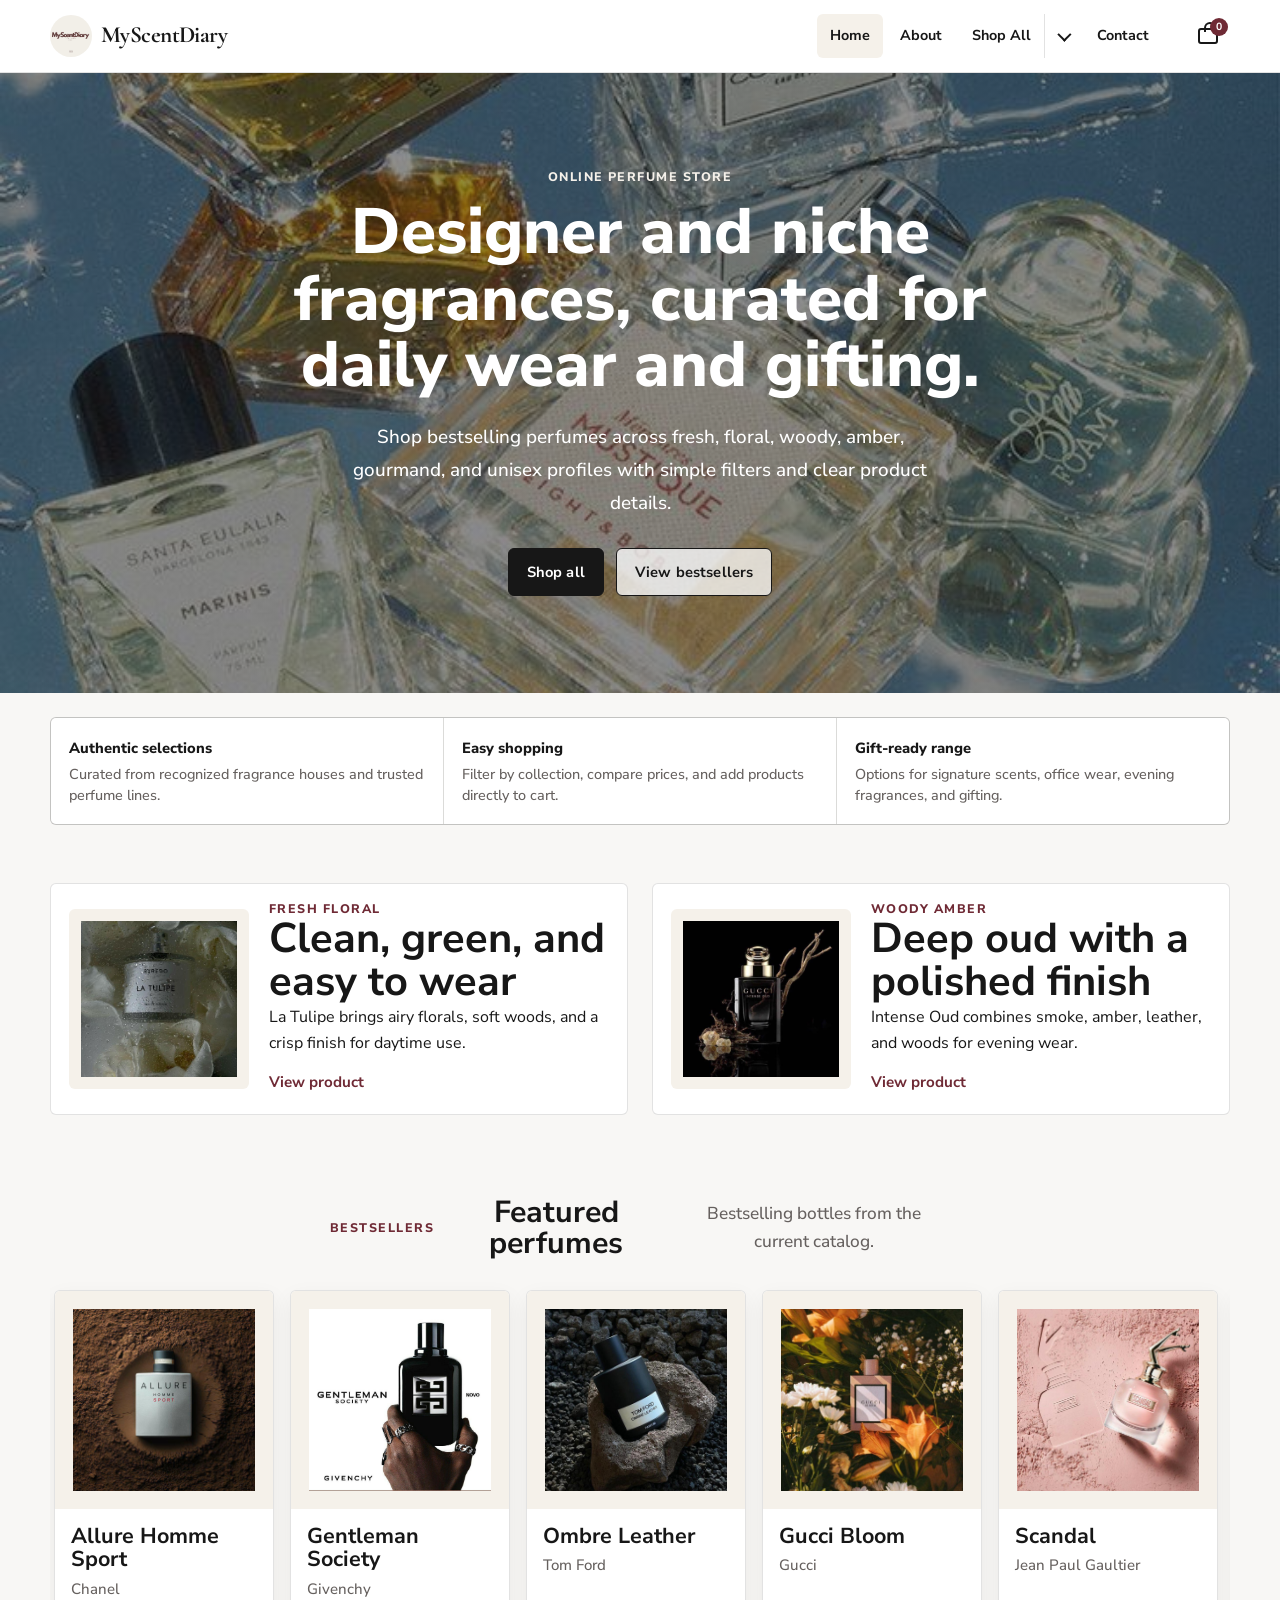
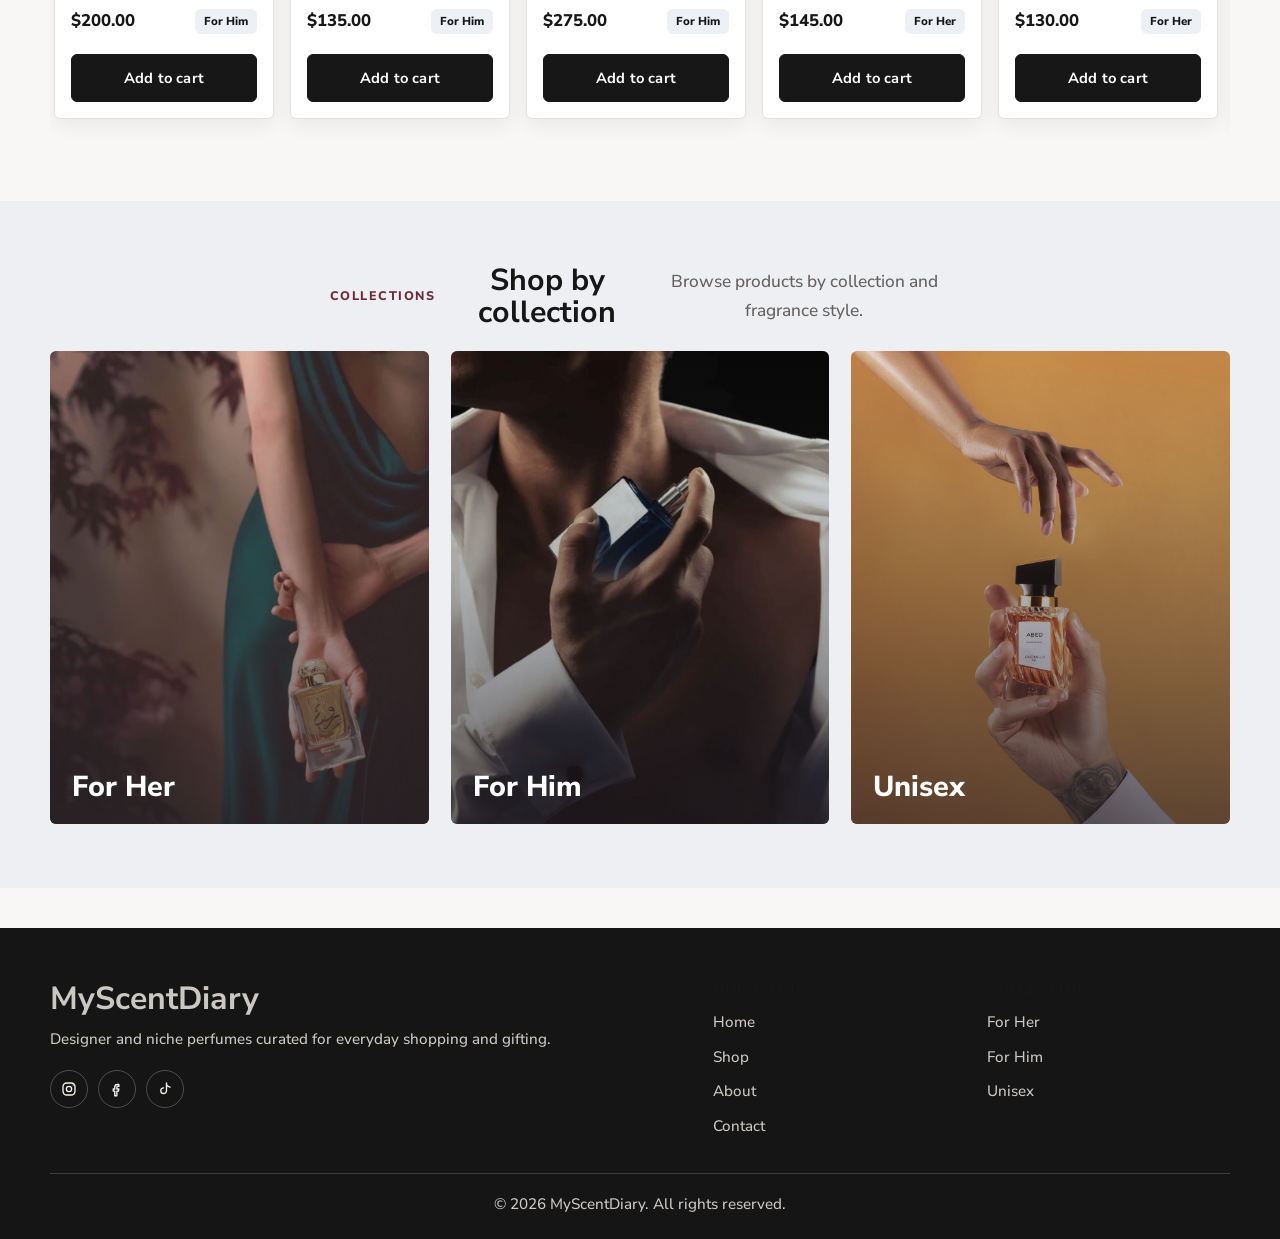
==== index.html @ a7ff295a "first commit" ====
<!DOCTYPE html>
<html lang="en">
<head>
  <meta charset="UTF-8">
  <meta name="viewport" content="width=device-width, initial-scale=1.0">
  <meta name="description" content="Shop MyScentDiary for designer and niche perfumes, curated by collection and fragrance profile.">
  <title>MyScentDiary | Online Perfume Store</title>
  <link rel="preconnect" href="https://fonts.googleapis.com">
  <link rel="preconnect" href="https://fonts.gstatic.com" crossorigin>
  <link rel="stylesheet" href="style.css">
</head>
<body data-page="home">
  <header class="site-header">
    <nav class="navbar section-content" aria-label="Main navigation">
      <a href="index.html" class="nav-logo" aria-label="MyScentDiary home">
        <img src="img/logo.jpeg" alt="MyScentDiary" class="logo-image">
                <span class="logo-text">MyScentDiary</span>

      </a>

      <ul class="nav-menu" id="navMenu">
        <li class="mobile-menu-head">
          <span>Menu</span>
          <button class="close-menu" id="closeMenu" type="button" aria-label="Close menu">&times;</button> 
        </li>
        <li><a href="index.html" class="nav-link active">Home</a></li>
        <li><a href="about.html" class="nav-link">About</a></li>
        <li class="nav-item dropdown">
          <div class="shop-wrapper">
            <a href="shop.html" class="nav-link">Shop All</a>
            <button class="dropdown-toggle" id="dropdownToggle" type="button" aria-label="Open shop categories" aria-expanded="false">&#8964;</button>
          </div>
          <ul class="dropdown-menu">
            <li><a href="forher.html" class="dropdown-link">For Her</a></li>
            <li><a href="forhim.html" class="dropdown-link">For Him</a></li>
            <li><a href="unisex.html" class="dropdown-link">Unisex</a></li>
          </ul>
        </li>
        <li><a href="contact.html" class="nav-link">Contact</a></li>
      </ul>

        <div class="nav-actions">
      <a href="cart.html" class="nav-link cart-pill" aria-label="View cart">
        <span class="cart-icon" aria-hidden="true"></span>
        <span class="cart-count">0</span>
      </a>
      <button class="hamburger" id="hamburger" type="button" aria-label="Open menu" aria-expanded="false">&#9776;
      </button> 
    </div>

    </nav>
    <div class="overlay" id="overlay"></div>
  </header>

  <main>
    <section class="hero">
      <div class="hero-content">
        <p class="eyebrow">Online perfume store</p>
        <h1>Designer and niche fragrances, curated for daily wear and gifting.</h1>
        <p class="hero-copy">Shop bestselling perfumes across fresh, floral, woody, amber, gourmand, and unisex profiles with simple filters and clear product details.</p>
        <div class="hero-actions">
          <a class="button primary" href="shop.html">Shop all</a>
          <a class="button ghost" href="#featured">View bestsellers</a>
        </div>
      </div>
    </section>

    <section class="section-content" aria-label="Store benefits">
      <div class="store-benefits">
        <div><strong>Authentic selections</strong><span>Curated from recognized fragrance houses and trusted perfume lines.</span></div>
        <div><strong>Easy shopping</strong><span>Filter by collection, compare prices, and add products directly to cart.</span></div>
        <div><strong>Gift-ready range</strong><span>Options for signature scents, office wear, evening fragrances, and gifting.</span></div>
      </div>
    </section>

    <section class="story-strip section-content">
      <article>
        <img src="img/tulipe.jpeg" alt="Byredo La Tulipe perfume bottle" loading="lazy">
        <div>
          <p class="eyebrow">Fresh floral</p>
          <h2>Clean, green, and easy to wear</h2>
          <p>La Tulipe brings airy florals, soft woods, and a crisp finish for daytime use.</p>
          <a href="product.html?id=la-tulipe" class="text-link">View product</a>
        </div>
      </article>
      <article>
        <img src="img/gucciintenseoud.jpeg" alt="Gucci Intense Oud perfume bottle" loading="lazy">
        <div>
          <p class="eyebrow">Woody amber</p>
          <h2>Deep oud with a polished finish</h2>
          <p>Intense Oud combines smoke, amber, leather, and woods for evening wear.</p>
          <a href="product.html?id=gucci-intense-oud" class="text-link">View product</a>
        </div>
      </article>
    </section>

    <section class="featured-section section-content" id="featured">
      <div class="section-heading">
        <p class="eyebrow">Bestsellers</p>
        <h2>Featured perfumes</h2>
        <p>Bestselling bottles from the current catalog.</p>
      </div>
      <div class="product-grid horizontal" data-product-list="featured"></div>
    </section>

    <section class="category-section">
      <div class="section-content">
        <div class="section-heading">
          <p class="eyebrow">Collections</p>
          <h2>Shop by collection</h2>
          <p>Browse products by collection and fragrance style.</p>
        </div>
        <div class="category-grid">
          <a href="forher.html" class="category-card">
            <img src="img/forshe.jpeg" alt="For Her fragrance collection" loading="lazy">
            <span>For Her</span>
          </a>
          <a href="forhim.html" class="category-card">
            <img src="img/forhe.jpeg" alt="For Him fragrance collection" loading="lazy">
            <span>For Him</span>
          </a>
          <a href="unisex.html" class="category-card">
            <img src="img/unisex.jpeg" alt="Unisex fragrance collection" loading="lazy">
            <span>Unisex</span>
          </a>
        </div>
      </div>
    </section>
  </main>

  <footer class="footer">
    <div class="footer-container section-content">
      <div class="footer-brand">
        <h2>MyScentDiary</h2>
        <p>Designer and niche perfumes curated for everyday shopping and gifting.</p>
      </div>
      <div>
        <h3>Quick Links</h3>
        <ul>
          <li><a href="index.html">Home</a></li>
          <li><a href="shop.html">Shop</a></li>
          <li><a href="about.html">About</a></li>
          <li><a href="contact.html">Contact</a></li>
        </ul>
      </div>
      <div>
        <h3>Collections</h3>
        <ul>
          <li><a href="forher.html">For Her</a></li>
          <li><a href="forhim.html">For Him</a></li>
          <li><a href="unisex.html">Unisex</a></li>
        </ul>
      </div>
    </div>
    <p class="footer-bottom">&copy; 2026 MyScentDiary. All rights reserved.</p>
  </footer>

  <script src="script.js"></script>
</body>
</html>
---- style.css ----
@import url("https://fonts.googleapis.com/css2?family=Cormorant+Garamond:wght@500;600;700&family=Nunito+Sans:wght@400;500;600;700;800&display=swap");

:root {
  --ink: #171717;
  --muted: #66615f;
  --cream: #f5f1ea;
  --paper: #f8f7f5;
  --surface: #ffffff;
  --blush: #eee1de;
  --rose: #6f2a35;
  --sage: #536f60;
  --gold: #a8823a;
  --lavender: #d9dee8;
  --border: rgba(23, 23, 23, 0.12);
  --shadow: 0 16px 36px rgba(23, 23, 23, 0.1);
  --radius: 6px;
  --max: 1180px;
  --font-display: "Nunito Sans", Arial, sans-serif;
  --font-body: "Nunito Sans", Arial, sans-serif;
}

* {
  box-sizing: border-box;
  margin: 0;
  padding: 0;
}

html {
  scroll-behavior: smooth;
  overflow-x: hidden;
}

body {
  background: var(--paper);
  color: var(--ink);
  font-family: var(--font-body);
  font-size: 16px;
  font-weight: 400;
  line-height: 1.65;
  overflow-x: hidden;
}

body.menu-open {
  overflow: hidden;
}

img {
  display: block;
  max-width: 100%;
}

a {
  color: inherit;
  text-decoration: none;
}

button,
input,
select,
textarea {
  font: inherit;
}

button {
  border: 0;
  cursor: pointer;
}

ul {
  list-style: none;
}

.section-content {
  width: min(var(--max), calc(100% - 32px));
  margin-inline: auto;
}

.site-header {
  position: sticky;
  top: 0;
  z-index: 20;
  background: var(--surface);
  border-bottom: 1px solid var(--border);
}

/* ===========================
   NAVBAR
=========================== */

.navbar {
  min-height: 72px;
  display: flex;
  align-items: center;
  gap: 24px;
}

/* ===========================
   LOGO
=========================== */

.nav-logo {
  display: flex;
  align-items: center;
  flex-shrink: 0;
  text-decoration: none;
  gap: 9px;
}

.logo-image {
  width: 42px;
  height: 42px;
  display: block;
  object-fit: cover;
  object-position: center;
  border-radius: 50%;
}

/* Hide text for accessibility */

.logo-text {
  color: var(--ink);
  font-family: "Cormorant Garamond", Georgia, serif;
  font-size: 1.45rem;
  font-weight: 700;
  line-height: 1;
  letter-spacing: -0.025em;
  white-space: nowrap;
}

/* ===========================
   NAVIGATION MENU
=========================== */

.nav-menu {
  display: flex;
  align-items: center;
  gap: 4px;
  list-style: none;
  margin-left: auto;
}

.mobile-menu-head {
  display: none;
}

.nav-link,
.dropdown-link,
.dropdown-toggle {
  display: inline-flex;
  align-items: center;
  justify-content: center;
  min-height: 44px;
  padding: 8px 13px;
  border-radius: var(--radius);
  background: transparent;
  color: var(--ink);
  font-size: 0.9rem;
  font-weight: 700;
  transition: background 180ms ease,
              color 180ms ease,
              border-color 180ms ease;
}

.nav-link:hover,
.nav-link.active,
.dropdown-link:hover,
.dropdown-toggle:hover {
  background: var(--cream);
}

/* ===========================
   SHOP DROPDOWN
=========================== */

.shop-wrapper {
  display: flex;
  align-items: stretch;
}

.shop-wrapper .nav-link {
  border-radius: var(--radius) 0 0 var(--radius);
}

.dropdown-toggle {
  width: 48px;
  justify-content: center;
  border-radius: 0 var(--radius) var(--radius) 0;
}

/* ===========================
   RIGHT SIDE
=========================== */

.nav-actions {
  display: flex;
  align-items: center;
  gap: 12px;
  flex-shrink: 0;
  
}

/* ===========================
   CART
=========================== */

.cart-pill {
  position: relative;
  width: 44px;
  height: 44px;
  padding: 0;
  display: flex;
  align-items: center;
  justify-content: center;
  margin: 0;
  background: transparent !important;
  border: none !important;
  box-shadow: none !important;
  border-radius: 0;
}

.cart-icon {
  position: relative;
  width: 20px;
  height: 16px;
  border: 2px solid currentColor;
  border-radius: 3px;
}

.cart-icon::before {
  content: "";
  position: absolute;
  left: 4px;
  top: -8px;
  width: 8px;
  height: 8px;
  border: 2px solid currentColor;
  border-bottom: none;
  border-radius: 8px 8px 0 0;
}

.cart-count {
  position: absolute;
  top: 4px;
  right: 2px;
  min-width: 18px;
  height: 18px;
  display: grid;
  place-items: center;
  padding: 0 4px;
  border-radius: 50%;
  background: var(--rose);
  color: #fff;
  font-size: 0.65rem;
  font-weight: 700;
  line-height: 1;
}

/* ===========================
   HAMBURGER
=========================== */

.hamburger {
  display: none;
  width: 44px;
  height: 44px;
  border: none;
  background: transparent;
  cursor: pointer;
  font-size: 1.5rem;
  color: var(--ink);
}

.nav-item.dropdown {
  position: relative;
}

.shop-wrapper {
  display: inline-flex;
  align-items: center;
  overflow: hidden;
  border-radius: var(--radius);
}

.dropdown-toggle {
  width: 36px;
  min-height: 44px;
  justify-content: center;
  padding: 0;
  border-left: 1px solid var(--border);
  border-radius: 0 var(--radius) var(--radius) 0;
  font-size: 0;
}

.shop-wrapper .nav-link {
  border-radius: var(--radius) 0 0 var(--radius);
}

.dropdown-toggle::before {
  content: "";
  width: 8px;
  height: 8px;
  border-right: 2px solid currentColor;
  border-bottom: 2px solid currentColor;
  transform: rotate(45deg) translateY(-2px);
  transition: transform 180ms ease;
}

.dropdown.active .dropdown-toggle::before {
  transform: rotate(225deg) translate(-1px, -1px);
}

.dropdown-menu {
  position: absolute;
  top: calc(100% + 10px);
  left: 0;
  display: none;
  min-width: 180px;
  padding: 8px;
  background: var(--surface);
  border: 1px solid var(--border);
  border-radius: var(--radius);
  box-shadow: var(--shadow);
}

.dropdown.active .dropdown-menu,
.dropdown:hover .dropdown-menu {
  display: block;
  background: var(--surface);
}

.overlay {
  position: fixed;
  inset: 0;
  z-index: 15;
  visibility: hidden;
  background: rgba(37, 31, 36, 0.42);
  opacity: 0;
  transition: opacity 180ms ease, visibility 180ms ease;
}

.overlay.active {
  visibility: visible;
  opacity: 1;
}

.hero {
  min-height: 620px;
  display: grid;
  place-items: center;
  padding: 78px 20px;
  background-image: linear-gradient(rgba(23, 23, 23, 0.48), rgba(23, 23, 23, 0.5)), url("img/header3.jpeg");
  background-position: center;
  background-size: cover;
  color: white;
  text-align: center;
}

.hero-content {
  max-width: 760px;
}

.eyebrow {
  color: var(--rose);
  font-size: 0.78rem;
  font-weight: 800;
  letter-spacing: 0.12em;
  line-height: 1.2;
  text-transform: uppercase;
}

.hero .eyebrow {
  color: var(--cream);
}

.hero h1 {
  color: white;
}

h1,
h2,
h3 {
  font-family: var(--font-display);
  line-height: 1.04;
  letter-spacing: 0;
  color: var(--ink);
}

h1 {
  margin-top: 14px;
  font-size: clamp(2.1rem, 5vw, 4rem);
  font-weight: 800;
}

h2 {
  font-size: clamp(1.6rem, 3.5vw, 2.6rem);
    font-weight: 700;
}

h3 {
  font-size: clamp(1.15rem, 2vw, 1.35rem);
  font-weight: 700;
  line-height: 1.08;
}

.hero-copy {
  max-width: 620px;
  margin: 22px auto 0;
  font-size: clamp(1rem, 2.2vw, 1.18rem);
  font-weight: 500;
  line-height: 1.75;
}

.hero-actions,
.product-actions {
  display: flex;
  justify-content: center;
  gap: 12px;
  flex-wrap: wrap;
  margin-top: 28px;
}

.button,
.product-btn,
.add-cart {
  display: inline-flex;
  align-items: center;
  justify-content: center;
  min-height: 46px;
  padding: 11px 18px;
  border-radius: var(--radius);
  border: 1px solid var(--ink);
  font-size: 0.92rem;
  font-weight: 700;
  letter-spacing: 0.01em;
  transition: transform 180ms ease, background 180ms ease, color 180ms ease, box-shadow 180ms ease;
}

.button:hover,
.product-btn:hover,
.add-cart:hover {
  transform: translateY(-2px);
  box-shadow: 0 10px 24px rgba(37, 31, 36, 0.13);
}

.primary,
.product-btn,
.add-cart {
  background: var(--ink);
  color: white;
}

.ghost {
  background: rgba(255, 255, 255, 0.76);
  color: var(--ink);
}

.full {
  width: 100%;
}

.text-link {
  display: inline-flex;
  margin-top: 14px;
  color: var(--rose);
  font-size: 0.95rem;
  font-weight: 700;
}

.store-benefits {
  display: grid;
  grid-template-columns: repeat(3, minmax(0, 1fr));
  gap: 1px;
  margin-top: 24px;
  overflow: hidden;
  border: 1px solid var(--border);
  border-radius: var(--radius);
  background: var(--border);
}

.store-benefits div {
  padding: 18px;
  background: var(--surface);
}

.store-benefits strong {
  display: block;
  font-size: 0.92rem;
  font-weight: 800;
}

.store-benefits span {
  display: block;
  margin-top: 4px;
  color: var(--muted);
  font-size: 0.9rem;
  font-weight: 500;
  line-height: 1.45;
}

.story-strip {
  display: grid;
  grid-template-columns: repeat(2, minmax(0, 1fr));
  gap: 24px;
  padding: 58px 0 18px;
}

.story-strip article {
  display: grid;
  grid-template-columns: 180px 1fr;
  gap: 20px;
  align-items: center;
  padding: 18px;
  border: 1px solid var(--border);
  border-radius: var(--radius);
  background: var(--surface);
}

.story-strip img {
  width: 100%;
  aspect-ratio: 1 / 1;
  object-fit: cover;
  padding: 12px;
  background: var(--cream);
  border-radius: var(--radius);
}

.section-heading {
  max-width: 620px;
  margin: 0 auto 30px;
  text-align: center;
}

.section-heading p:not(.eyebrow),
.page-hero p:not(.eyebrow),
.about-content p,
.contact-copy p {
  color: var(--muted);
  font-size: clamp(1rem, 1.7vw, 1.08rem);
  font-weight: 500;
}

.featured-section,
.category-section,
.catalog-page,
.cart-page {
  padding-block: 64px;
}

.product-grid.horizontal {
  display: grid;
  grid-auto-flow: column;
  grid-auto-columns: minmax(220px, 260px);
  gap: 16px;
  overflow-x: auto;
  padding: 8px 4px 18px;
  scrollbar-width: thin;
}

.shop-product-grid {
  display: grid;
  grid-template-columns: repeat(4, minmax(0, 1fr));
  gap: 22px;
}

.product-card {
  display: flex;
  min-height: 100%;
  flex-direction: column;
  overflow: hidden;
  border: 1px solid var(--border);
  border-radius: var(--radius);
  background: var(--surface);
  box-shadow: 0 8px 22px rgba(23, 23, 23, 0.06);
  transition: transform 180ms ease, box-shadow 180ms ease;
}

.product-card:hover {
  transform: translateY(-3px);
  box-shadow: var(--shadow);
}

.product-card img {
  width: 100%;
  aspect-ratio: 1 / 1;
  object-fit: cover;
  padding: 18px;
  background: var(--cream);
}

.product-info {
  display: flex;
  flex: 1;
  flex-direction: column;
  gap: 7px;
  padding: 16px;
}

.product-info p {
  color: var(--muted);
  font-size: 0.94rem;
  font-weight: 500;
  line-height: 1.45;
}

.product-price {
  margin-top: auto;
  font-size: 1.05rem;
  font-weight: 800;
}

.product-meta {
  display: flex;
  justify-content: space-between;
  gap: 10px;
  align-items: center;
  margin-top: auto;
}

.product-tag {
  border-radius: var(--radius);
  background: #edf0f4;
  padding: 3px 9px;
  color: var(--ink);
  font-size: 0.72rem;
  font-weight: 800;
  text-transform: capitalize;
}

.product-card .product-btn {
  margin-top: 12px;
  width: 100%;
}

.category-section {
  background: #edeff2;
}

.category-grid {
  display: grid;
  grid-template-columns: repeat(3, minmax(0, 1fr));
  gap: 22px;
}

.category-card {
  position: relative;
  min-height: 300px;
  overflow: hidden;
  border-radius: var(--radius);
  color: white;
}

.category-card::after {
  content: "";
  position: absolute;
  inset: 0;
  background: linear-gradient(to top, rgba(37, 31, 36, 0.66), rgba(37, 31, 36, 0.04));
}

.category-card img {
  width: 100%;
  height: 100%;
  object-fit: cover;
  transition: transform 280ms ease;
}

.category-card:hover img {
  transform: scale(1.04);
}

.category-card span {
  position: absolute;
  z-index: 1;
  left: 22px;
  bottom: 22px;
  font-family: var(--font-body);
  font-size: clamp(1.35rem, 3vw, 1.8rem);
  font-weight: 800;
  line-height: 1;
}

.page-hero {
  display: grid;
  gap: 18px;
  padding: 38px;
  border-radius: var(--radius);
  background: var(--surface);
  border: 1px solid var(--border);
}

.page-hero.compact {
  max-width: 860px;
}

.collection-hero {
  grid-template-columns: minmax(0, 1.1fr) minmax(260px, 0.7fr);
  align-items: center;
}

.collection-hero img {
  width: 100%;
  max-height: 280px;
  object-fit: contain;
  padding: 16px;
  background: var(--cream);
  border-radius: var(--radius);
}

.shop-controls {
  display: flex;
  align-items: end;
  gap: 16px;
  margin: 28px auto;
}

.shop-controls label,
.contact-form label {
  display: grid;
  gap: 7px;
  color: var(--muted);
  font-weight: 700;
}

select,
input,
textarea {
  width: 100%;
  min-height: 46px;
  padding: 11px 12px;
  border: 1px solid var(--border);
  border-radius: var(--radius);
  background: white;
  color: var(--ink);
  font-size: 0.98rem;
  font-weight: 500;
}

textarea {
  resize: vertical;
}

.results {
  margin-left: auto;
  color: var(--muted);
  font-size: 0.95rem;
  font-weight: 700;
}

.about-section,
.contact-section {
  display: grid;
  grid-template-columns: minmax(280px, 0.85fr) minmax(0, 1fr);
  gap: 46px;
  align-items: center;
  padding-block: 80px;
}

.about-image img {
  width: 100%;
  max-height: 520px;
  object-fit: cover;
  padding: 18px;
  background: var(--surface);
  border-radius: var(--radius);
  border: 1px solid var(--border);
}

.about-content p,
.contact-copy p {
  margin-top: 16px;
  max-width: 650px;
}

.value-grid,
.contact-cards {
  display: grid;
  grid-template-columns: repeat(3, minmax(0, 1fr));
  gap: 12px;
  margin-top: 24px;
}

.value-grid span,
.contact-cards div,
.cart-summary,
.cart-item,
.empty-state {
  border: 1px solid var(--border);
  border-radius: var(--radius);
  background: var(--surface);
}

.value-grid span {
  padding: 14px;
  font-size: 0.95rem;
  font-weight: 700;
}

.contact-section {
  grid-template-columns: 0.9fr 1fr;
}

.contact-form {
  display: grid;
  gap: 16px;
  padding: 22px;
  border: 1px solid var(--border);
  border-radius: var(--radius);
  background: var(--surface);
  box-shadow: var(--shadow);
}

.contact-cards {
  grid-template-columns: 1fr;
}

.contact-cards div {
  display: grid;
  gap: 2px;
  padding: 14px;
}

.contact-cards span,
.form-status {
  color: var(--muted);
  font-size: 0.94rem;
  font-weight: 500;
}

.product-page {
  display: grid;
  grid-template-columns: minmax(280px, 0.9fr) minmax(0, 1fr);
  gap: 42px;
  align-items: start;
  padding: 72px 0;
}

.product-image img {
  width: 100%;
  max-height: 560px;
  object-fit: contain;
  padding: 26px;
  background: var(--cream);
  border-radius: var(--radius);
  border: 1px solid var(--border);
}

.product-details {
  display: grid;
  gap: 18px;
}

.stars {
  color: var(--gold);
  font-size: 1.05rem;
  font-weight: 800;
  letter-spacing: 0.08em;
}

.notes,
.description {
  padding: 16px;
  border-left: 4px solid var(--sage);
  background: var(--surface);
  border-radius: var(--radius);
}

.quantity-box {
  display: inline-grid;
  width: max-content;
  grid-template-columns: 44px 54px 44px;
  overflow: hidden;
  border: 1px solid var(--border);
  border-radius: var(--radius);
}

.quantity-box button,
.quantity-box span {
  display: grid;
  min-height: 44px;
  place-items: center;
  background: var(--surface);
}

.quantity-box button:hover {
  background: var(--blush);
}

.cart-layout {
  display: grid;
  grid-template-columns: minmax(0, 1fr) 340px;
  gap: 24px;
  align-items: start;
  margin-top: 30px;
}

.cart-items {
  display: grid;
  gap: 14px;
}

.cart-item {
  display: grid;
  grid-template-columns: 110px minmax(0, 1fr) auto;
  gap: 16px;
  align-items: center;
  padding: 12px;
}

.cart-item img {
  width: 110px;
  aspect-ratio: 1;
  object-fit: contain;
  padding: 8px;
  background: var(--cream);
  border-radius: var(--radius);
}

.cart-item-actions {
  display: flex;
  gap: 10px;
  align-items: center;
  justify-content: flex-end;
  flex-wrap: wrap;
}

.icon-button {
  min-height: 38px;
  padding: 8px 11px;
  border-radius: var(--radius);
  background: var(--cream);
  color: var(--ink);
}

.cart-summary {
  position: sticky;
  top: 100px;
  display: grid;
  gap: 16px;
  padding: 20px;
}

.summary-row {
  display: flex;
  justify-content: space-between;
  gap: 20px;
}

.empty-state {
  padding: 30px;
  text-align: center;
}

.footer {
  margin-top: 40px;
  padding: 54px 0 22px;
  background: #151515;
  color: var(--cream);
}

.footer-container {
  display: grid;
  grid-template-columns: minmax(240px, 1.3fr) repeat(2, minmax(150px, 0.5fr));
  gap: 30px;
}

.footer h2,
.footer h3 {
  margin-bottom: 12px;
}

.footer h2 {
  font-size: 2rem;
  color: rgba(255, 250, 244, 0.78);
}

.footer h3 {
  font-family: var(--font-body);
  font-size: 0.9rem;
  font-weight: 800;
  letter-spacing: 0.08em;
  text-transform: uppercase;
}

.footer a,
.footer p {
  color: rgba(255, 250, 244, 0.78);
  font-size: 0.95rem;
  font-weight: 500;
}

.footer li + li {
  margin-top: 8px;
}

.social-links {
  display: flex;
  gap: 10px;
  align-items: center;
  margin-top: 18px;
}

.social-links a {
  display: inline-grid;
  width: 38px;
  height: 38px;
  place-items: center;
  border: 1px solid rgba(255, 250, 244, 0.24);
  border-radius: 50%;
  color: var(--cream);
  transition: background 180ms ease, border-color 180ms ease;
}

.social-links a:hover {
  background: rgba(255, 250, 244, 0.1);
  border-color: rgba(255, 250, 244, 0.58);
}

.social-links svg {
  width: 18px;
  height: 18px;
  fill: none;
  stroke: currentColor;
  stroke-width: 1.8;
  stroke-linecap: round;
  stroke-linejoin: round;
}

.footer-bottom {
  width: min(var(--max), calc(100% - 32px));
  margin: 34px auto 0;
  padding-top: 18px;
  border-top: 1px solid rgba(255, 250, 244, 0.16);
  color: rgba(255, 250, 244, 0.62);
  font-size: 0.88rem;
  text-align: center;
}

@media (max-width: 980px) {
  .navbar {
    min-height: 68px;
  }
 .nav-actions{
    display:flex;
    align-items:center;
    gap: 10px;
    margin-left:auto;
}

 .nav-logo{
  display:flex;
  align-items:center;
  gap:9px;
  flex-shrink:0;
}

.logo-image{
  width:42px;
  height:42px;
  display:block;
  object-fit:cover;
  object-position:center;
  border-radius:50%;
}
.logo-text {
  font-size: 1.28rem;
}

  .hamburger{
    display:flex;
    align-items:center;
    justify-content:center;
    width:44px;
    height:44px;
    flex-shrink:0;
}

  .nav-menu {
    position: fixed;
    inset: 0 0 0 auto;
    z-index: 30;
    display: flex;
    width: min(86vw, 340px);
    align-items: stretch;
    flex-direction: column;
    gap: 10px;
    padding: 22px;
    background: #ffffff;
    box-shadow: -24px 0 44px rgba(23, 23, 23, 0.16);
    transform: translateX(105%);
    transition: transform 220ms ease;
    visibility: hidden;
    pointer-events: none;
    overflow-y:auto;

  }

  .nav-menu.active {
    transform: translateX(0);
    visibility: visible;
    pointer-events: auto;
  }

  .mobile-menu-head {
    display: flex;
    justify-content: space-between;
    align-items: center;
    margin-bottom: 16px;
    font-family: var(--font-display);
    font-size: 1.5rem;
    font-weight: 700;

  }

  .close-menu {
    width: 42px;
    height: 42px;
    border-radius: var(--radius);
    background: var(--cream);
    font-size: 1.5rem;
  }

  .nav-link,
  .dropdown-link {
    justify-content: flex-start;
    padding-left: 13px; 
    width: 100%;
    background: #ffffff;
    border: 1px solid var(--border);
  }

  .shop-wrapper {
    justify-content: space-between;
    overflow: visible;
    display: flex;
    width: 100%;
    align-items: stretch;
  
  }

  .shop-wrapper .nav-link {
    border-radius: var(--radius) 0 0 var(--radius);
    flex: 1;
    width: auto;
    display: flex;
    align-items: center;
    justify-content: flex-start;
    padding-left: 13px; 
  }

  .dropdown-toggle{
    width:56px;
    flex-shrink:0;
    display:flex;
    justify-content:center;
    align-items:center;
    background:#fff;
    border:1px solid var(--border);
    border-left:0;
}

  .dropdown-menu {
    position: static;
    display: none;
    margin-top: 8px;
    box-shadow: none;
    background: #ffffff;
    border: 1px solid var(--border);
  }

  .dropdown:hover .dropdown-menu {
    display: none;
  }

  .dropdown.active .dropdown-menu {
    display: block;
  }

  .story-strip,
  .store-benefits,
  .about-section,
  .contact-section,
  .product-page,
  .cart-layout,
  .collection-hero {
    grid-template-columns: 1fr;
  }

  .shop-product-grid {
    grid-template-columns: repeat(2, minmax(0, 1fr));
  }

  .category-grid,
  .footer-container,
  .value-grid {
    grid-template-columns: 1fr;
  }

  .cart-summary {
    position: static;
  }
}

@media (max-width: 640px) {
  .section-content {
    width: min(100% - 22px, var(--max));
  }

  .hero {
    min-height: 520px;
    padding: 56px 14px;
  }

  .story-strip article,
  .cart-item {
    grid-template-columns: 1fr;
  }

  .story-strip article {
    padding: 12px;
  }

  .shop-product-grid {
    grid-template-columns: 1fr;
    gap: 18px;
  }

  .shop-controls {
    align-items: stretch;
    flex-direction: column;
  }

  .results {
    margin-left: 0;
  }

  .page-hero {
    padding: 28px 18px;
  }

  .category-card {
    min-height: 240px;
  }

  .cart-item-actions {
    justify-content: flex-start;
  }
}

/* Checkout and invoice workflow */
.checkout-page,
.invoice-page,
.confirmation-page {
  padding-block: 54px 80px;
}

.checkout-page > .page-hero {
  margin-bottom: 28px;
}

.checkout-layout {
  display: grid;
  grid-template-columns: minmax(0, 1.15fr) minmax(340px, 0.72fr);
  gap: 28px;
  align-items: start;
}

.checkout-sections {
  display: grid;
  gap: 20px;
}

.checkout-card,
.invoice-document,
.confirmation-card {
  border: 1px solid var(--border);
  border-radius: var(--radius);
  background: var(--surface);
  box-shadow: var(--shadow);
}

.checkout-card {
  padding: 24px;
}

.section-heading,
.invoice-heading,
.invoice-top,
.invoice-brand {
  display: flex;
  align-items: center;
}

.section-heading {
  gap: 14px;
  margin-bottom: 22px;
}

.section-heading > span {
  display: grid;
  width: 38px;
  height: 38px;
  flex: 0 0 auto;
  place-items: center;
  border-radius: 50%;
  background: var(--ink);
  color: white;
  font-weight: 800;
}

.section-heading h2,
.invoice-heading h2 {
  font-size: clamp(1.45rem, 3vw, 1.9rem);
}

.form-grid {
  display: grid;
  grid-template-columns: repeat(2, minmax(0, 1fr));
  gap: 16px;
}

.form-grid label {
  display: grid;
  gap: 7px;
  color: var(--muted);
  font-weight: 700;
}

.form-grid label > span[aria-hidden="true"] {
  display: inline;
  color: #9a3838;
}

.full-field {
  grid-column: 1 / -1;
}

.optional {
  color: var(--muted);
  font-size: 0.78rem;
  font-weight: 500;
}

.payment-option {
  display: flex;
  gap: 13px;
  align-items: center;
  padding: 17px;
  border: 1px solid var(--sage);
  border-radius: var(--radius);
  background: var(--cream);
  cursor: pointer;
}

.payment-option input {
  width: 20px;
  min-height: 20px;
  accent-color: var(--ink);
}

.payment-option span {
  display: grid;
  gap: 3px;
}

.payment-option small {
  color: var(--muted);
}

.checkout-summary {
  position: sticky;
  top: 98px;
}

.invoice-heading {
  justify-content: space-between;
  gap: 16px;
  padding-bottom: 18px;
  border-bottom: 1px solid var(--border);
}

.invoice-heading img {
  width: 52px;
  height: 52px;
  border-radius: 50%;
  object-fit: cover;
}

.invoice-meta {
  display: grid;
  grid-template-columns: repeat(2, 1fr);
  gap: 12px;
  padding-block: 18px;
}

.invoice-meta span,
.summary-detail {
  display: grid;
  gap: 4px;
  color: var(--muted);
  font-size: 0.84rem;
}

.invoice-meta strong,
.summary-detail strong {
  color: var(--ink);
  font-size: 0.92rem;
}

.checkout-items {
  display: grid;
  border-block: 1px solid var(--border);
}

.checkout-item {
  display: grid;
  grid-template-columns: 48px minmax(0, 1fr) auto auto;
  gap: 10px;
  align-items: center;
  padding: 14px 0;
}

.checkout-item + .checkout-item {
  border-top: 1px solid var(--border);
}

.checkout-item img {
  width: 48px;
  height: 56px;
  padding: 4px;
  border-radius: calc(var(--radius) - 4px);
  background: var(--cream);
  object-fit: contain;
}

.checkout-item div {
  display: grid;
  gap: 1px;
}

.checkout-item span,
.checkout-item small {
  color: var(--muted);
  font-size: 0.78rem;
}

.item-quantity {
  white-space: nowrap;
}

.invoice-totals {
  display: grid;
  gap: 10px;
  padding-block: 18px;
}

.invoice-totals > div,
.summary-detail {
  display: flex;
  justify-content: space-between;
  gap: 20px;
}

.invoice-totals .grand-total {
  margin-top: 4px;
  padding-top: 14px;
  border-top: 1px solid var(--border);
  font-size: 1.1rem;
}

.summary-detail {
  padding: 12px 0;
  border-top: 1px solid var(--border);
}

.summary-detail strong {
  max-width: 60%;
  text-align: right;
}

.checkout-summary .button:first-of-type {
  margin-top: 18px;
}

.checkout-summary .button + .button {
  margin-top: 10px;
}

.error-status {
  color: #9a3838;
}

.invoice-nav-note {
  margin-left: auto;
  color: var(--muted);
  font-size: 0.9rem;
  font-weight: 700;
}

.invoice-document {
  max-width: 960px;
  margin-inline: auto;
  padding: clamp(24px, 5vw, 54px);
}

.invoice-top {
  justify-content: space-between;
  gap: 30px;
  padding-bottom: 32px;
  border-bottom: 1px solid var(--border);
}

.invoice-brand {
  gap: 14px;
}

.invoice-brand img {
  width: 64px;
  height: 64px;
  border-radius: 50%;
  object-fit: cover;
}

.invoice-brand div,
.invoice-title {
  display: grid;
  gap: 3px;
}

.invoice-brand strong {
  font-family: var(--font-display);
  font-size: 1.45rem;
}

.invoice-brand span,
.invoice-title span {
  color: var(--muted);
  font-size: 0.86rem;
}

.invoice-title {
  text-align: right;
}

.invoice-title p {
  color: var(--muted);
  font-weight: 800;
  letter-spacing: 0.12em;
  text-transform: uppercase;
}

.invoice-title h1 {
  font-size: clamp(1.6rem, 4vw, 2.5rem);
}

.invoice-parties {
  display: grid;
  grid-template-columns: repeat(2, minmax(0, 1fr));
  gap: 34px;
  padding-block: 34px;
}

.invoice-parties h2 {
  margin: 4px 0 8px;
  font-size: 1.35rem;
}

.invoice-parties p:last-child {
  color: var(--muted);
}

.invoice-table-wrap {
  overflow-x: auto;
}

.invoice-table {
  width: 100%;
  border-collapse: collapse;
}

.invoice-table th,
.invoice-table td {
  padding: 15px 12px;
  border-bottom: 1px solid var(--border);
  text-align: right;
}

.invoice-table th {
  background: var(--cream);
  color: var(--muted);
  font-size: 0.78rem;
  letter-spacing: 0.07em;
  text-transform: uppercase;
}

.invoice-table th:first-child,
.invoice-table td:first-child {
  text-align: left;
}

.invoice-table td:first-child {
  display: grid;
  gap: 2px;
}

.invoice-table td span {
  color: var(--muted);
  font-size: 0.82rem;
}

.invoice-footer-grid {
  display: grid;
  grid-template-columns: minmax(240px, 1fr) minmax(260px, 0.7fr);
  gap: 40px;
  align-items: end;
  padding-top: 32px;
}

.invoice-status {
  display: grid;
  gap: 12px;
}

.invoice-status div {
  display: grid;
  gap: 3px;
}

.invoice-status span {
  color: var(--muted);
  font-size: 0.82rem;
}

.invoice-actions,
.confirmation-actions {
  display: flex;
  justify-content: center;
  flex-wrap: wrap;
  gap: 12px;
  margin-top: 24px;
}

.invoice-redirect-note {
  margin-top: 12px;
  color: var(--muted);
  font-size: 0.86rem;
  text-align: center;
}

.confirmation-page {
  display: grid;
  min-height: calc(100vh - 78px);
  place-items: center;
}

.confirmation-card {
  width: min(720px, 100%);
  padding: clamp(30px, 6vw, 64px);
  text-align: center;
}

.confirmation-check {
  display: grid;
  width: 76px;
  height: 76px;
  margin: 0 auto 20px;
  place-items: center;
  border-radius: 50%;
  background: var(--sage);
  color: white;
  font-size: 2.2rem;
  font-weight: 800;
}

.confirmation-card > p:not(.eyebrow) {
  max-width: 560px;
  margin: 14px auto 0;
}

.confirmation-details {
  display: grid;
  grid-template-columns: repeat(3, minmax(0, 1fr));
  gap: 12px;
  margin-top: 30px;
}

.confirmation-details div {
  display: grid;
  gap: 5px;
  padding: 16px 12px;
  border: 1px solid var(--border);
  border-radius: var(--radius);
  background: var(--cream);
}

.confirmation-details span {
  color: var(--muted);
  font-size: 0.78rem;
}

@media (max-width: 980px) {
  .checkout-layout,
  .invoice-footer-grid {
    grid-template-columns: 1fr;
  }

  .checkout-summary {
    position: static;
  }
}

@media (max-width: 640px) {
  .form-grid,
  .invoice-parties,
  .confirmation-details {
    grid-template-columns: 1fr;
  }

  .full-field {
    grid-column: auto;
  }

  .checkout-card {
    padding: 18px;
  }

  .checkout-item {
    grid-template-columns: 44px minmax(0, 1fr) auto;
  }

  .checkout-item > strong:last-child {
    grid-column: 2 / -1;
  }

  .invoice-top {
    align-items: flex-start;
    flex-direction: column;
  }

  .invoice-title {
    text-align: left;
  }

  .invoice-nav-note {
    display: none;
  }
}

@media print {
  .site-header,
  .invoice-actions {
    display: none;
  }

  .invoice-page {
    padding: 0;
  }

  .invoice-document {
    border: 0;
    box-shadow: none;
  }
}
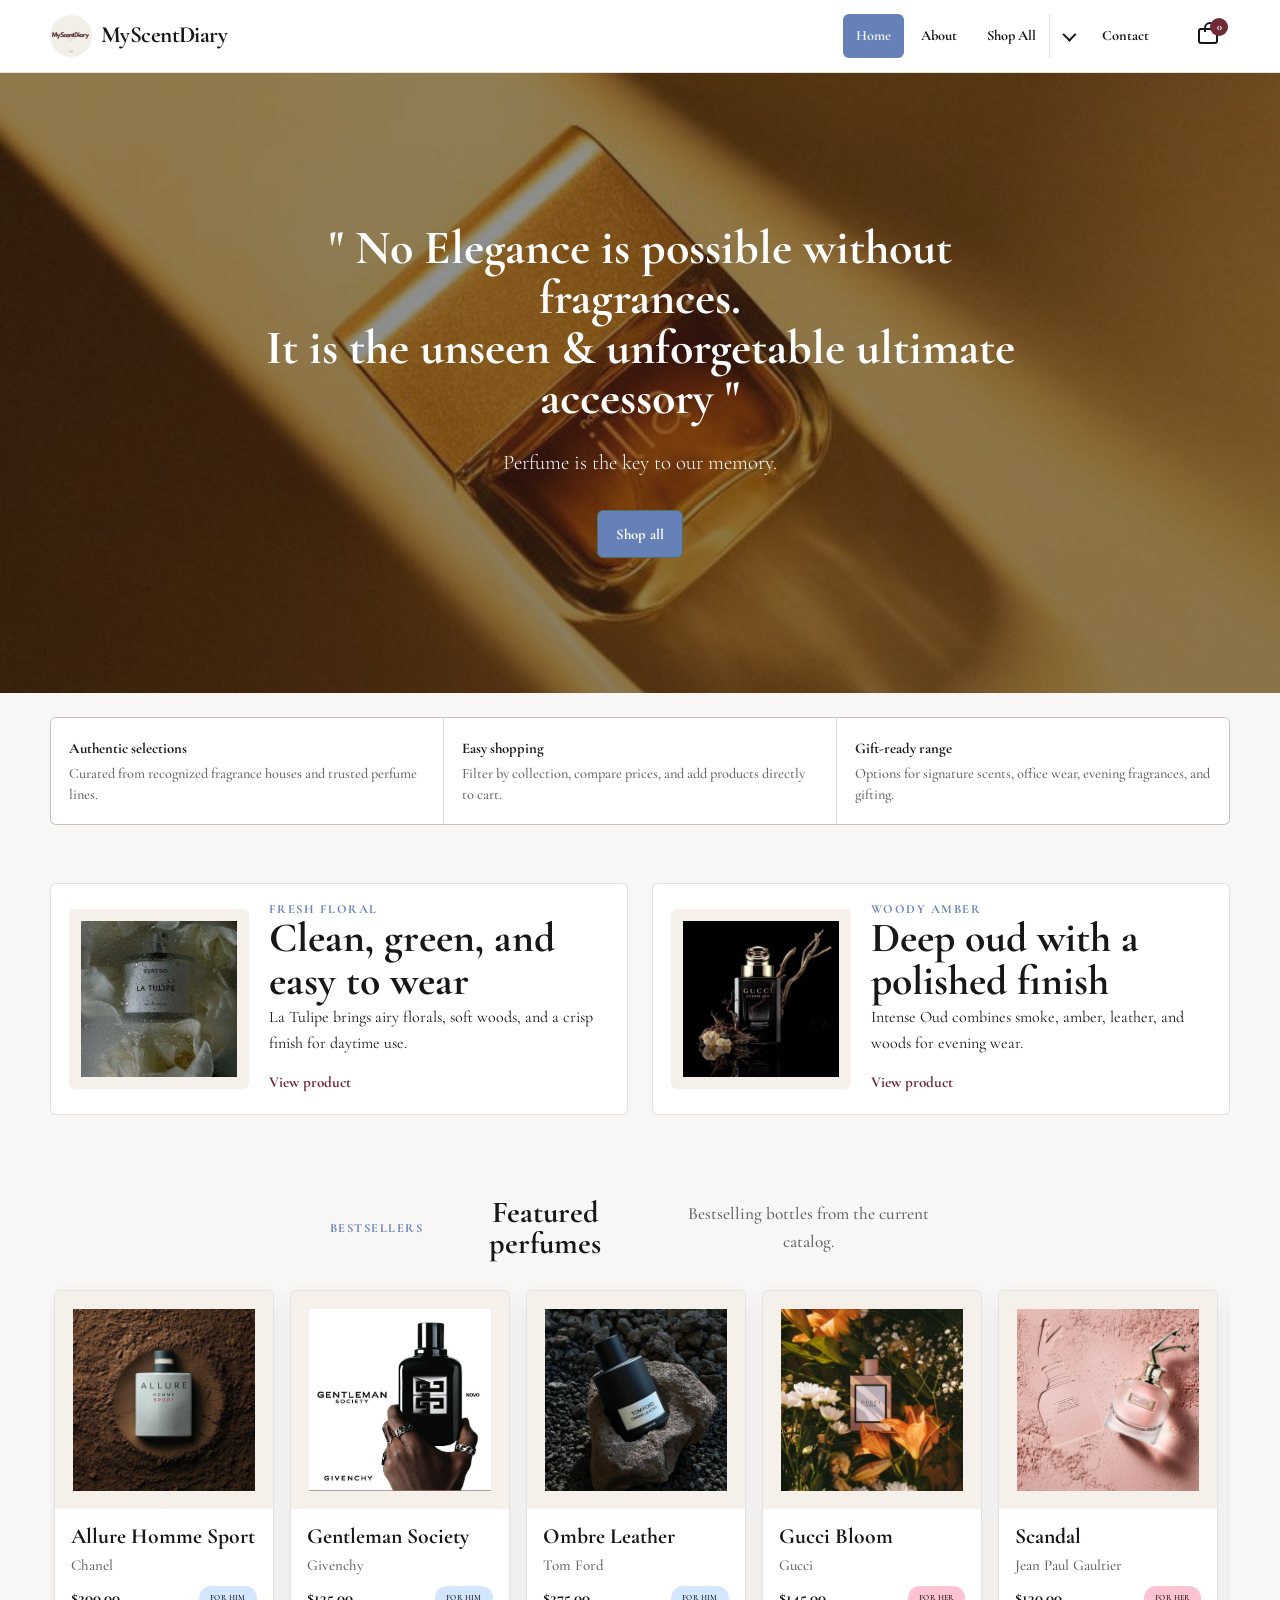
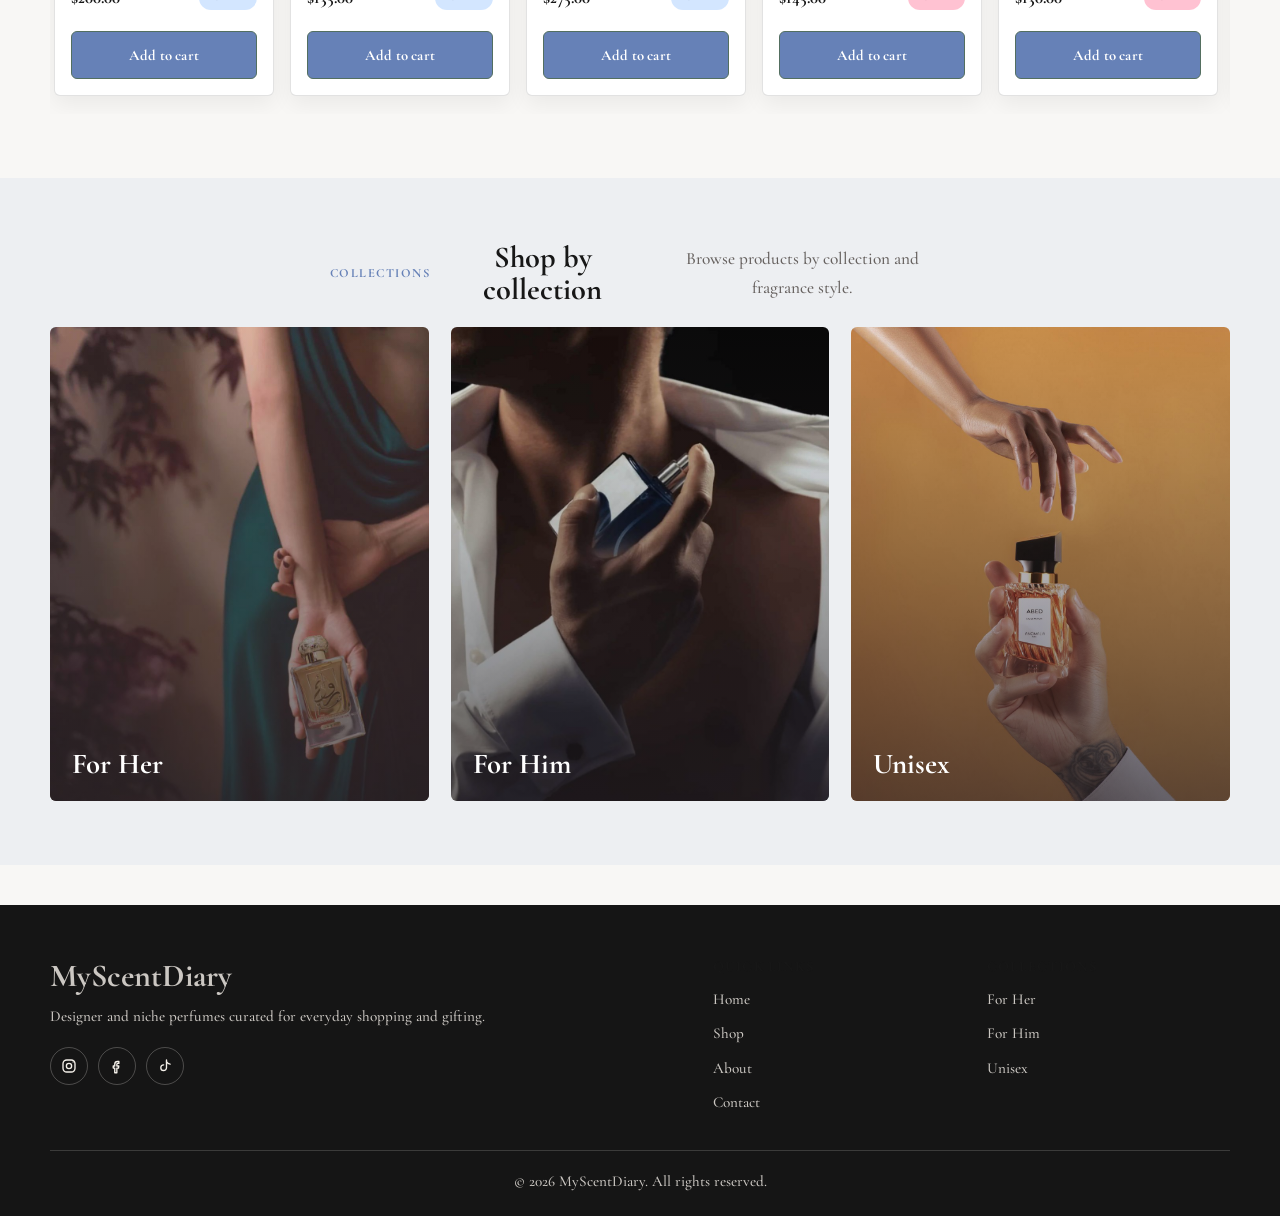
==== commit 60d9ec72: "scentnew" ====
--- a/index.html
+++ b/index.html
@@ -55,12 +55,11 @@
   <main>
     <section class="hero">
       <div class="hero-content">
-        <p class="eyebrow">Online perfume store</p>
-        <h1>Designer and niche fragrances, curated for daily wear and gifting.</h1>
-        <p class="hero-copy">Shop bestselling perfumes across fresh, floral, woody, amber, gourmand, and unisex profiles with simple filters and clear product details.</p>
+        <h1>" No Elegance is possible without fragrances. <br> It is the unseen & unforgetable ultimate accessory " </h1>
+        <p class="hero-copy">Perfume is the key to our memory.</p>
         <div class="hero-actions">
           <a class="button primary" href="shop.html">Shop all</a>
-          <a class="button ghost" href="#featured">View bestsellers</a>
+          
         </div>
       </div>
     </section>
--- a/style.css
+++ b/style.css
@@ -10,13 +10,13 @@
   --rose: #6f2a35;
   --sage: #536f60;
   --gold: #a8823a;
-  --lavender: #d9dee8;
+  --lavender: #6681b7;
   --border: rgba(23, 23, 23, 0.12);
   --shadow: 0 16px 36px rgba(23, 23, 23, 0.1);
   --radius: 6px;
   --max: 1180px;
-  --font-display: "Nunito Sans", Arial, sans-serif;
-  --font-body: "Nunito Sans", Arial, sans-serif;
+  --font-display:"Cormorant Garamond", Georgia, serif;
+  --font-body: "Cormorant Garamond", Georgia, serif;
 }
 
 * {
@@ -165,7 +165,8 @@
 .nav-link.active,
 .dropdown-link:hover,
 .dropdown-toggle:hover {
-  background: var(--cream);
+  background: var(--lavender);
+  color:#edeff2;
 }
 
 /* ===========================
@@ -339,7 +340,7 @@
 }
 
 .overlay.active {
-  visibility: visible;
+  visibility: none;
   opacity: 1;
 }
 
@@ -348,7 +349,7 @@
   display: grid;
   place-items: center;
   padding: 78px 20px;
-  background-image: linear-gradient(rgba(23, 23, 23, 0.48), rgba(23, 23, 23, 0.5)), url("img/header3.jpeg");
+  background-image: linear-gradient(rgba(23, 23, 23, 0.48), rgba(23, 23, 23, 0.5)), url("img/hero1.jpeg");
   background-position: center;
   background-size: cover;
   color: white;
@@ -360,7 +361,7 @@
 }
 
 .eyebrow {
-  color: var(--rose);
+  color: var(--lavender);
   font-size: 0.78rem;
   font-weight: 800;
   letter-spacing: 0.12em;
@@ -381,18 +382,18 @@
 h3 {
   font-family: var(--font-display);
   line-height: 1.04;
-  letter-spacing: 0;
+  letter-spacing: 1;
   color: var(--ink);
 }
 
 h1 {
-  margin-top: 14px;
-  font-size: clamp(2.1rem, 5vw, 4rem);
+  margin-top: 16px;
+  font-size: clamp(1rem, 4vw, 3rem);
   font-weight: 800;
 }
 
 h2 {
-  font-size: clamp(1.6rem, 3.5vw, 2.6rem);
+  font-size: clamp(2.6rem, 3.5vw, 2.6rem);
     font-weight: 700;
 }
 
@@ -405,8 +406,8 @@
 .hero-copy {
   max-width: 620px;
   margin: 22px auto 0;
-  font-size: clamp(1rem, 2.2vw, 1.18rem);
-  font-weight: 500;
+  font-size: clamp(1.3rem, 2.2vw, 1.18rem);
+  font-weight: 300;
   line-height: 1.75;
 }
 
@@ -428,7 +429,7 @@
   min-height: 46px;
   padding: 11px 18px;
   border-radius: var(--radius);
-  border: 1px solid var(--ink);
+  border: 1px solid var(--sage);
   font-size: 0.92rem;
   font-weight: 700;
   letter-spacing: 0.01em;
@@ -445,7 +446,7 @@
 .primary,
 .product-btn,
 .add-cart {
-  background: var(--ink);
+  background: var(--lavender);
   color: white;
 }
 
@@ -699,7 +700,7 @@
 .collection-hero img {
   width: 100%;
   max-height: 280px;
-  object-fit: contain;
+  object-fit: cover;
   padding: 16px;
   background: var(--cream);
   border-radius: var(--radius);
@@ -823,6 +824,31 @@
   color: var(--muted);
   font-size: 0.94rem;
   font-weight: 500;
+}
+
+.product-tag {
+  padding: 0.34rem 0.7rem;
+  border-radius: 30px;
+  color: black;
+  font-size: 0.50rem;
+  font-weight: 500;
+  text-transform:uppercase;
+  letter-spacing: 0.05em;
+}
+
+/* For Him */
+.product-tag.him {
+  background: #d3e6ff;
+}
+
+/* For Her */
+.product-tag.her {
+  background: #ffc2d2;
+}
+
+/* Unisex */
+.product-tag.unisex {
+  background: #e1efd5;
 }
 
 .product-page {
